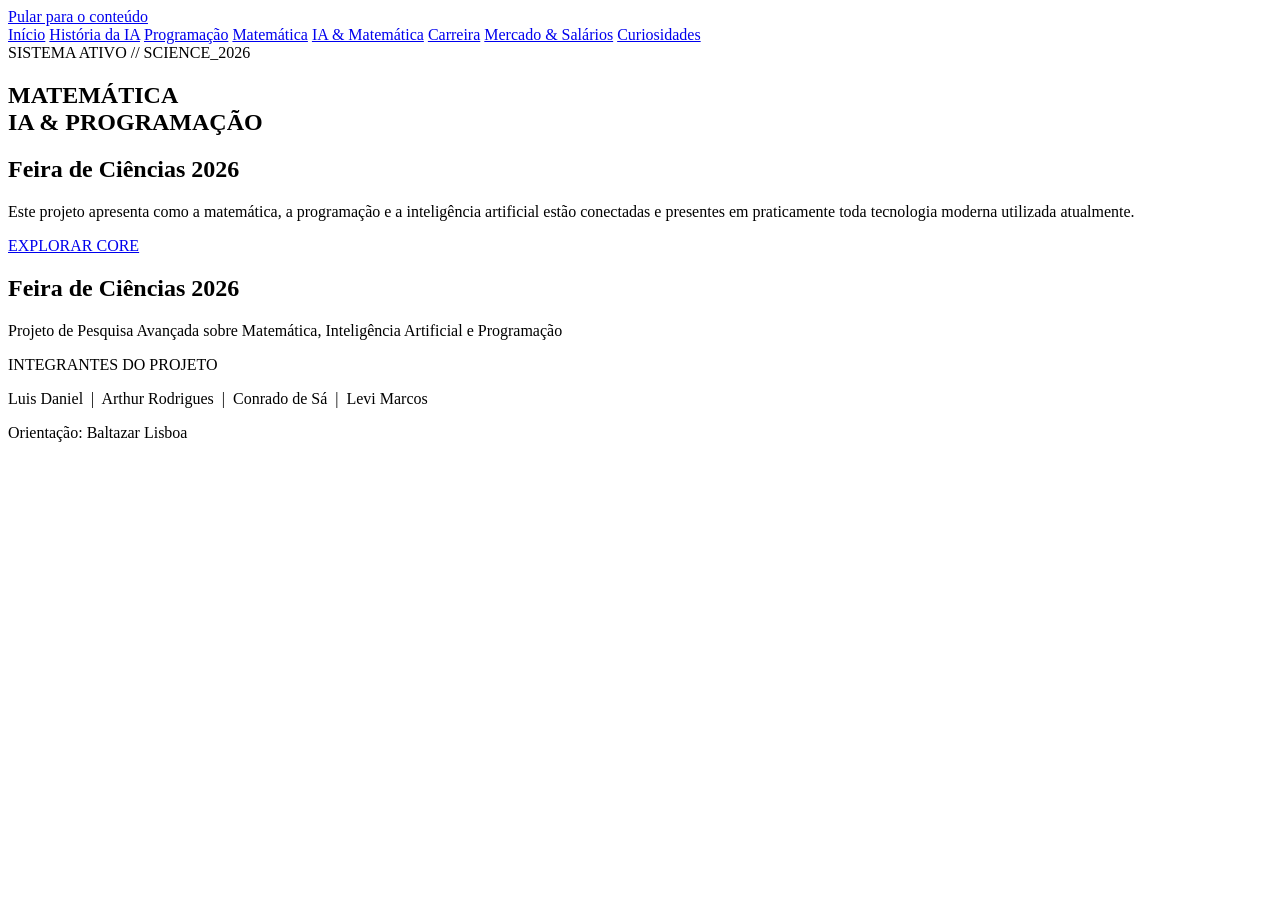
==== index.html @ afc5635b "Add files via upload" ====
<!DOCTYPE html>
<html lang="pt-BR">

<head>
    <meta charset="UTF-8">
    <meta name="viewport" content="width=device-width, initial-scale=1.0">
    <meta name="description" content="Projeto de feira de ciências sobre como matemática, inteligência artificial e programação se conectam na tecnologia moderna.">
    <meta name="author" content="Luis Daniel, Arthur Rodrigues, Conrado de Sá e Levi Marcos">
    <meta name="robots" content="index, follow">
    <meta name="theme-color" content="#00f7ff">

    <meta property="og:title" content="Feira de Ciências | Matemática, IA e Programação">
    <meta property="og:description" content="Explore a conexão entre matemática, inteligência artificial e programação em um projeto futurista de feira de ciências.">
    <meta property="og:type" content="website">

    <title>Feira de Ciências | Matemática, IA e Programação</title>

    <link rel="manifest" href="manifest.json">
    <link rel="icon" type="image/svg+xml" href="assets/favicon.svg">
    <link rel="preconnect" href="https://fonts.googleapis.com">
    <link rel="preconnect" href="https://fonts.gstatic.com" crossorigin>
    <link href="https://fonts.googleapis.com/css2?family=Orbitron:wght@400;600;700;800&family=Poppins:wght@300;400;500;600;700&display=swap" rel="stylesheet">
    <link rel="stylesheet" href="https://cdnjs.cloudflare.com/ajax/libs/font-awesome/6.5.2/css/all.min.css">
    <link rel="stylesheet" href="css/style.css">

    <script src="js/script.js" defer></script>
</head>

<body data-page="home">
    <a class="skip-link" href="#conteudo-principal">Pular para o conteúdo</a>

    <div class="bg-animation" aria-hidden="true">
        <div class="cube"></div>
        <div class="cube"></div>
        <div class="cube"></div>
        <div class="cube"></div>
        <div class="cube"></div>
    </div>
    <div class="bg-glow" aria-hidden="true"></div>

    <header>
        <nav aria-label="Navegação principal">
            <a href="index.html" data-page="home">Início</a>
            <a href="ia.html" data-page="ia">História da IA</a>
            <a href="programacao.html" data-page="programacao">Programação</a>
            <a href="matematica.html" data-page="matematica">Matemática</a>
            <a href="ia.html#ia-programacao" data-page="ia-programacao">IA & Matemática</a>
            <a href="carreira.html" data-page="carreira">Carreira</a>
            <a href="mercado.html" data-page="mercado">Mercado & Salários</a>
            <a href="curiosidades.html" data-page="curiosidades">Curiosidades</a>
        </nav>
    </header>

    <main id="conteudo-principal">
        <section class="hero fade-in">
            <div class="hero-tag">SISTEMA ATIVO // SCIENCE_2026</div>
            <h1>MATEMÁTICA<br>IA & PROGRAMAÇÃO</h1>
            <h2>Feira de Ciências 2026</h2>
            <p>
                Este projeto apresenta como a matemática, a programação e a inteligência artificial estão conectadas e presentes em praticamente toda tecnologia moderna utilizada atualmente.
            </p>
            <a href="ia.html" class="hero-btn">EXPLORAR CORE</a>
        </section>

    </main>

    <footer>
        <h2>Feira de Ciências 2026</h2>
        <p>Projeto de Pesquisa Avançada sobre Matemática, Inteligência Artificial e Programação</p>

        <div class="integrantes-box">
            <p class="footer-label">INTEGRANTES DO PROJETO</p>
            <p class="footer-names">
                Luis Daniel &nbsp;|&nbsp; Arthur Rodrigues &nbsp;|&nbsp; Conrado de Sá &nbsp;|&nbsp; Levi Marcos
            </p>
            <p class="footer-guide">
                Orientação: Baltazar Lisboa
            </p>
        </div>
    </footer>
</body>

</html>
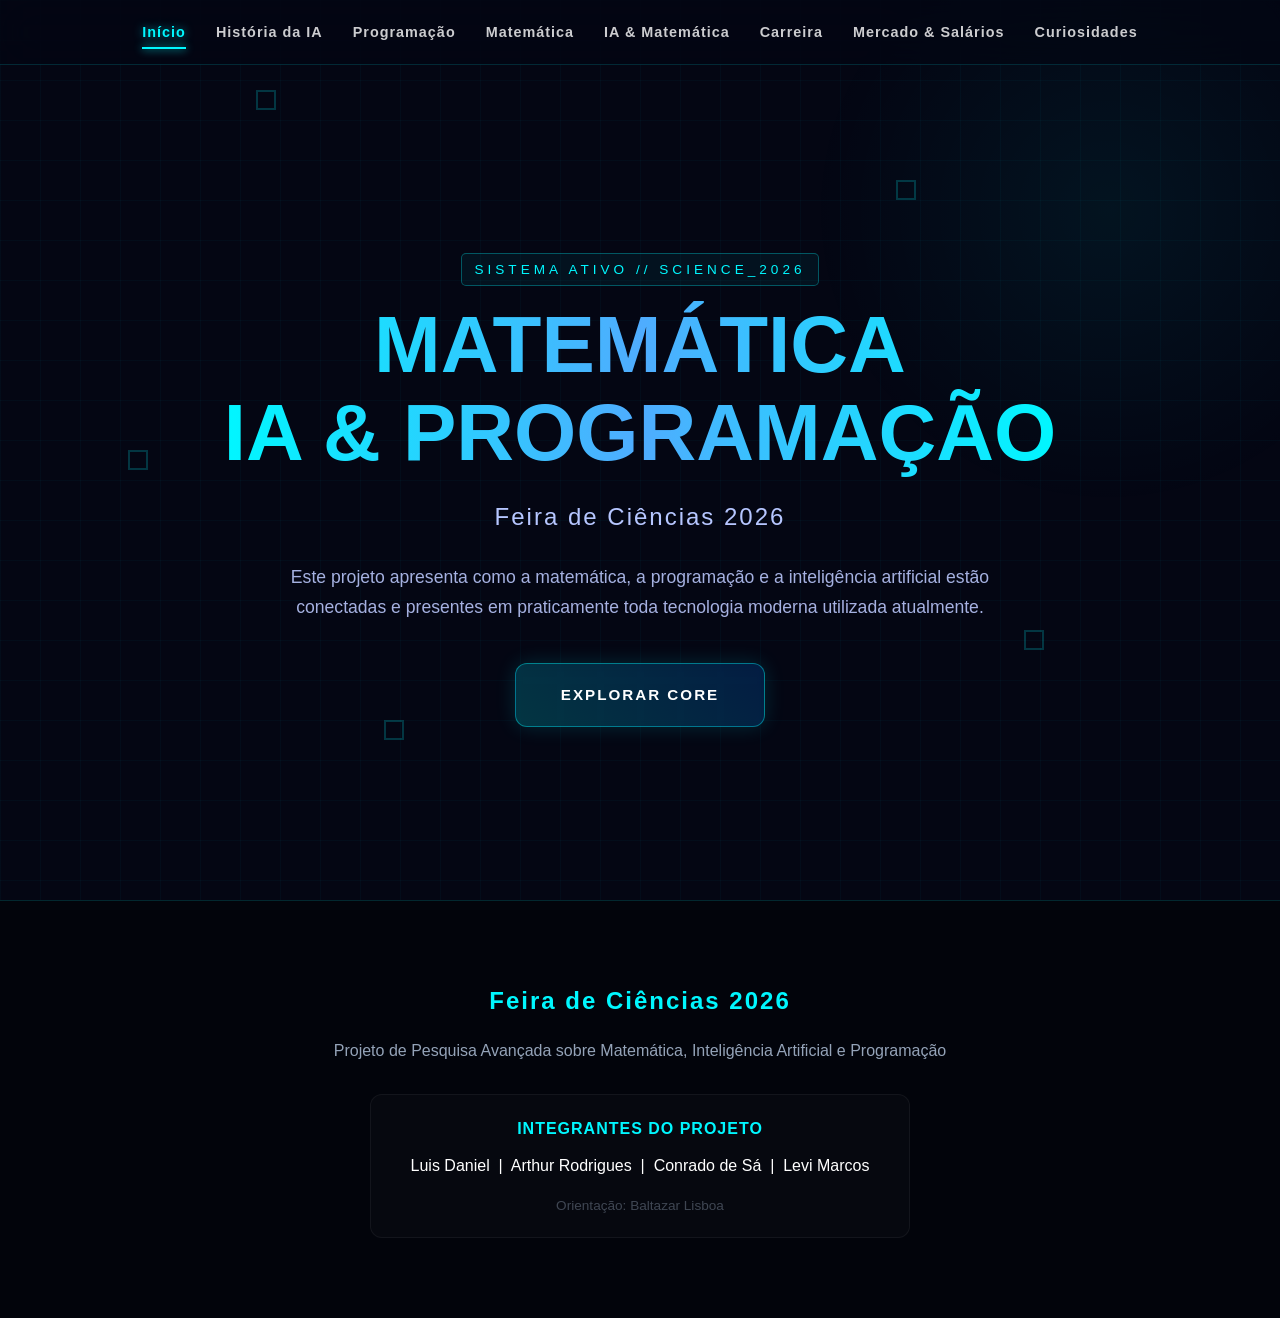
==== commit c0e90112: "Add files via upload" ====
--- a/index.html
+++ b/index.html
@@ -71,7 +71,7 @@
         <div class="integrantes-box">
             <p class="footer-label">INTEGRANTES DO PROJETO</p>
             <p class="footer-names">
-                Luis Daniel &nbsp;|&nbsp; Arthur Rodrigues &nbsp;|&nbsp; Conrado de Sá &nbsp;|&nbsp; Levi Marcos
+                Luis Daniel &nbsp;|&nbsp; <a href="doom.html" aria-label="Abrir DOOM clássico" style="color: inherit; text-decoration: none;">Arthur Rodrigues</a> &nbsp;|&nbsp; Conrado de Sá &nbsp;|&nbsp; Levi Marcos
             </p>
             <p class="footer-guide">
                 Orientação: Baltazar Lisboa
--- a/css/style.css
+++ b/css/style.css
@@ -0,0 +1,636 @@
+/* ================= UPGRADE: RESPEITO MAXIMO (SCROLLBAR & SELECTION) ================= */
+
+::-webkit-scrollbar {
+    width: 8px;
+}
+
+::-webkit-scrollbar-track {
+    background: #02040f;
+}
+
+::-webkit-scrollbar-thumb {
+    background: linear-gradient(to bottom, #00f7ff, #4facfe);
+    border-radius: 10px;
+}
+
+::-webkit-scrollbar-thumb:hover {
+    background: #00f7ff;
+}
+
+::selection {
+    background: rgba(0, 247, 255, 0.3);
+    color: #ffffff;
+}
+
+/* ================= RESET ================= */
+
+* {
+    margin: 0;
+    padding: 0;
+    box-sizing: border-box;
+    scroll-behavior: smooth;
+}
+
+body {
+    background: #040613;
+    color: white;
+    font-family: 'Poppins', sans-serif;
+    overflow-x: hidden;
+    line-height: 1.7;
+}
+
+/* ================= ACESSIBILIDADE ================= */
+
+.skip-link {
+    position: fixed;
+    top: -120px;
+    left: 16px;
+    z-index: 1200;
+    padding: 12px 18px;
+    border: 1px solid rgba(0, 247, 255, 0.4);
+    border-radius: 10px;
+    background: #02040f;
+    color: #ffffff;
+    font-family: 'Orbitron', sans-serif;
+    text-decoration: none;
+    transition: 0.3s;
+}
+
+.skip-link:focus {
+    top: 16px;
+}
+
+/* ================= FUNDO INTERATIVO & GRADE CIBERNETICA ================= */
+
+.bg-animation {
+    position: fixed;
+    width: 100%;
+    height: 100%;
+    top: 0;
+    left: 0;
+    z-index: -10;
+    overflow: hidden;
+    background-image:
+        linear-gradient(rgba(0, 247, 255, 0.03) 1px, transparent 1px),
+        linear-gradient(90deg, rgba(0, 247, 255, 0.03) 1px, transparent 1px);
+    background-size: 40px 40px;
+}
+
+.bg-glow {
+    position: fixed;
+    width: 600px;
+    height: 600px;
+    background: radial-gradient(circle, rgba(0, 247, 255, 0.06) 0%, transparent 70%);
+    top: -10%;
+    right: -10%;
+    z-index: -9;
+    pointer-events: none;
+}
+
+.cube {
+    position: absolute;
+    width: 20px;
+    height: 20px;
+    border: 2px solid #00f7ff33;
+    animation: float 15s linear infinite;
+}
+
+.cube:nth-child(1) {
+    top: 10%;
+    left: 20%;
+}
+
+.cube:nth-child(2) {
+    top: 70%;
+    left: 80%;
+    animation-delay: 2s;
+}
+
+.cube:nth-child(3) {
+    top: 50%;
+    left: 10%;
+    animation-delay: 4s;
+}
+
+.cube:nth-child(4) {
+    top: 80%;
+    left: 30%;
+    animation-delay: 6s;
+}
+
+.cube:nth-child(5) {
+    top: 20%;
+    left: 70%;
+    animation-delay: 8s;
+}
+
+@keyframes float {
+    0% {
+        transform: scale(0) rotate(0deg);
+        opacity: 0.8;
+    }
+
+    100% {
+        transform: scale(6) rotate(720deg);
+        opacity: 0;
+    }
+}
+
+/* ================= NAV ================= */
+
+nav {
+    width: 100%;
+    position: fixed;
+    top: 0;
+    z-index: 1000;
+    display: flex;
+    justify-content: center;
+    gap: 30px;
+    padding: 20px;
+    flex-wrap: wrap;
+    backdrop-filter: blur(20px);
+    -webkit-backdrop-filter: blur(20px);
+    background: rgba(4, 6, 19, 0.7);
+    border-bottom: 1px solid rgba(0, 247, 255, 0.15);
+}
+
+nav a {
+    color: rgba(255, 255, 255, 0.8);
+    text-decoration: none;
+    font-weight: 600;
+    transition: 0.3s;
+    position: relative;
+    font-size: 0.9rem;
+    font-family: 'Orbitron', sans-serif;
+    letter-spacing: 1px;
+}
+
+nav a:hover,
+nav a:focus-visible,
+nav a.is-active,
+nav a[aria-current="page"] {
+    color: #00f7ff;
+    text-shadow: 0 0 10px rgba(0, 247, 255, 0.6);
+}
+
+nav a::after {
+    content: '';
+    position: absolute;
+    left: 0;
+    bottom: -5px;
+    width: 0%;
+    height: 2px;
+    background: #00f7ff;
+    transition: 0.3s;
+    box-shadow: 0 0 8px #00f7ff;
+}
+
+nav a:hover::after,
+nav a:focus-visible::after,
+nav a.is-active::after,
+nav a[aria-current="page"]::after {
+    width: 100%;
+}
+
+/* ================= HERO ================= */
+
+.hero {
+    min-height: 100vh;
+    display: flex;
+    justify-content: center;
+    align-items: center;
+    flex-direction: column;
+    text-align: center;
+    padding: 140px 20px 60px;
+    position: relative;
+}
+
+.hero-tag {
+    font-family: 'Orbitron', sans-serif;
+    color: #00f7ff;
+    font-size: 0.85rem;
+    letter-spacing: 4px;
+    margin-bottom: 15px;
+    border: 1px solid rgba(0, 247, 255, 0.3);
+    padding: 4px 12px;
+    border-radius: 5px;
+    background: rgba(0, 247, 255, 0.05);
+}
+
+.hero h1 {
+    font-family: 'Orbitron', sans-serif;
+    font-size: 5rem;
+    line-height: 1.1;
+    background: linear-gradient(to right, #00f7ff, #4facfe, #00f7ff);
+    -webkit-background-clip: text;
+    -webkit-text-fill-color: transparent;
+    font-weight: 800;
+    letter-spacing: 0;
+}
+
+.hero h2 {
+    margin-top: 20px;
+    font-size: 1.5rem;
+    color: #b6c6ff;
+    font-weight: 400;
+    letter-spacing: 2px;
+    font-family: 'Orbitron', sans-serif;
+}
+
+.hero p {
+    max-width: 750px;
+    margin-top: 25px;
+    color: #a5b1e1;
+    font-size: 1.1rem;
+    font-weight: 300;
+}
+
+.hero-btn {
+    margin-top: 40px;
+    padding: 18px 45px;
+    border: 1px solid rgba(0, 247, 255, 0.4);
+    border-radius: 12px;
+    background: linear-gradient(45deg, rgba(0, 247, 255, 0.2), rgba(0, 119, 255, 0.2));
+    backdrop-filter: blur(5px);
+    color: white;
+    font-size: 0.95rem;
+    font-family: 'Orbitron', sans-serif;
+    font-weight: 700;
+    letter-spacing: 2px;
+    cursor: pointer;
+    transition: 0.4s;
+    text-decoration: none;
+    box-shadow: 0 0 20px rgba(0, 247, 255, 0.15);
+}
+
+.hero-btn:hover,
+.hero-btn:focus-visible {
+    transform: translateY(-3px);
+    background: linear-gradient(45deg, #00f7ff, #0077ff);
+    box-shadow: 0 0 35px rgba(0, 247, 255, 0.5);
+    color: #000;
+}
+
+/* ================= CONTINUIDADE ENTRE PAGINAS ================= */
+
+.continue-section {
+    display: flex;
+    justify-content: center;
+    padding: 0 10% 100px;
+}
+
+.continue-btn {
+    display: inline-flex;
+    align-items: center;
+    justify-content: center;
+    gap: 12px;
+    margin-top: 0;
+}
+
+.continue-section--inside {
+    padding: 50px 0 0;
+}
+
+/* ================= SECOES ================= */
+
+section {
+    padding: 100px 10%;
+}
+
+.content-page main {
+    padding-top: 64px;
+}
+
+.section-title {
+    font-size: 3rem;
+    margin-bottom: 60px;
+    text-align: center;
+    font-family: 'Orbitron', sans-serif;
+    color: #00f7ff;
+    letter-spacing: 2px;
+    font-weight: 700;
+}
+
+/* ================= DECORACAO DE FONTES/LINKS ================= */
+
+.source-link {
+    display: inline-flex;
+    align-items: center;
+    gap: 6px;
+    margin-top: auto;
+    font-size: 0.8rem;
+    color: rgba(0, 247, 255, 0.6);
+    text-decoration: none;
+    font-family: 'Orbitron', sans-serif;
+    letter-spacing: 1px;
+    transition: 0.3s;
+    padding-top: 15px;
+}
+
+.source-link:hover,
+.source-link:focus-visible {
+    color: #ffffff;
+    text-shadow: 0 0 8px #00f7ff;
+}
+
+.source-link--block {
+    display: flex;
+    margin-top: 15px;
+}
+
+.inline-source {
+    font-size: 0.8rem;
+    margin-left: 6px;
+    color: #4facfe;
+    text-decoration: none;
+    font-weight: 600;
+}
+
+.inline-source:hover,
+.inline-source:focus-visible {
+    color: #00f7ff;
+}
+
+/* ================= ANIMACOES DE ENTRADA ================= */
+
+.fade-in {
+    opacity: 0;
+    transform: translateY(30px);
+    transition: cubic-bezier(0.2, 0.8, 0.2, 1) 1.2s;
+}
+
+.fade-in.show {
+    opacity: 1;
+    transform: translateY(0);
+}
+
+/* ================= PREMIUM CARDS ================= */
+
+.cards {
+    display: grid;
+    grid-template-columns: repeat(auto-fit, minmax(280px, 1fr));
+    gap: 30px;
+}
+
+.card {
+    background: rgba(10, 15, 41, 0.45);
+    border: 1px solid rgba(0, 247, 255, 0.1);
+    border-radius: 20px;
+    padding: 35px;
+    transition: 0.4s cubic-bezier(0.25, 1, 0.5, 1);
+    backdrop-filter: blur(10px);
+    -webkit-backdrop-filter: blur(10px);
+    display: flex;
+    flex-direction: column;
+    position: relative;
+}
+
+.card::before {
+    content: '// TECH_DATA';
+    position: absolute;
+    top: 15px;
+    right: 20px;
+    font-size: 0.65rem;
+    font-family: 'Orbitron', sans-serif;
+    color: rgba(255, 255, 255, 0.2);
+    letter-spacing: 1px;
+}
+
+.card:hover {
+    transform: translateY(-8px);
+    border-color: rgba(0, 247, 255, 0.5);
+    box-shadow: 0 10px 30px rgba(0, 247, 255, 0.15);
+    background: rgba(10, 15, 41, 0.7);
+}
+
+.card h3 {
+    color: #00f7ff;
+    margin-bottom: 15px;
+    font-size: 1.3rem;
+    font-family: 'Orbitron', sans-serif;
+    display: flex;
+    align-items: center;
+    gap: 12px;
+}
+
+.card h3 i {
+    color: #4facfe;
+}
+
+.card p {
+    color: #b1bcde;
+    font-size: 0.95rem;
+    font-weight: 300;
+    flex-grow: 1;
+}
+
+.career-card::before {
+    content: attr(data-step);
+    position: absolute;
+    top: 12px;
+    right: 20px;
+    font-size: 1.1rem;
+    font-family: 'Orbitron', sans-serif;
+    color: rgba(0, 247, 255, 0.2);
+    font-weight: 800;
+}
+
+/* ================= TIMELINE PREMIUM ================= */
+
+.timeline {
+    position: relative;
+    margin-top: 50px;
+}
+
+.timeline::before {
+    content: '';
+    position: absolute;
+    left: 50%;
+    width: 2px;
+    height: 100%;
+    background: linear-gradient(to bottom, #00f7ff, #0077ff, transparent);
+    transform: translateX(-50%);
+}
+
+.timeline-item {
+    width: 50%;
+    padding: 25px 40px;
+    position: relative;
+}
+
+.timeline-item:nth-child(odd) {
+    left: 0;
+    text-align: right;
+}
+
+.timeline-item:nth-child(even) {
+    left: 50%;
+}
+
+.timeline-item::after {
+    content: '';
+    position: absolute;
+    width: 12px;
+    height: 12px;
+    background: #00f7ff;
+    border: 3px solid #040613;
+    border-radius: 50%;
+    top: 38px;
+    z-index: 5;
+    box-shadow: 0 0 10px #00f7ff;
+}
+
+.timeline-item:nth-child(odd)::after {
+    right: -6px;
+}
+
+.timeline-item:nth-child(even)::after {
+    left: -6px;
+}
+
+.timeline-content {
+    background: rgba(10, 15, 41, 0.45);
+    padding: 25px;
+    border-radius: 18px;
+    border: 1px solid rgba(0, 247, 255, 0.1);
+    backdrop-filter: blur(10px);
+    transition: 0.3s;
+}
+
+.timeline-content:hover {
+    border-color: #00f7ff;
+    box-shadow: 0 0 20px rgba(0, 247, 255, 0.1);
+}
+
+.timeline-content h2,
+.timeline-content h3 {
+    color: #00f7ff;
+    margin-bottom: 10px;
+    font-family: 'Orbitron', sans-serif;
+    font-size: 1.4rem;
+}
+
+.timeline-content p {
+    color: #b1bcde;
+    font-weight: 300;
+}
+
+/* ================= BOX DE DESTAQUE FUTURISTA ================= */
+
+.fact-box {
+    margin-top: 50px;
+    background: linear-gradient(135deg, rgba(6, 17, 46, 0.7), rgba(4, 30, 63, 0.7));
+    padding: 35px;
+    border: 1px solid rgba(0, 247, 255, 0.2);
+    border-left: 5px solid #00f7ff;
+    border-radius: 16px;
+    font-size: 1.05rem;
+    color: #cbd5e1;
+    font-weight: 300;
+    box-shadow: 0 10px 30px rgba(0, 0, 0, 0.3);
+}
+
+.fact-box p {
+    margin-bottom: 15px;
+    display: flex;
+    align-items: center;
+    flex-wrap: wrap;
+}
+
+/* ================= FOOTER MATRIZ ================= */
+
+footer {
+    text-align: center;
+    padding: 80px 20px;
+    background: #02040b;
+    border-top: 1px solid rgba(0, 247, 255, 0.15);
+    position: relative;
+}
+
+footer h2 {
+    color: #00f7ff;
+    margin-bottom: 15px;
+    font-family: 'Orbitron', sans-serif;
+    letter-spacing: 2px;
+}
+
+footer p {
+    color: #94a3b8;
+    font-weight: 300;
+}
+
+.integrantes-box {
+    margin-top: 30px;
+    display: inline-block;
+    padding: 20px 40px;
+    background: rgba(255, 255, 255, 0.02);
+    border-radius: 12px;
+    border: 1px solid rgba(255, 255, 255, 0.05);
+}
+
+.footer-label {
+    color: #00f7ff;
+    font-weight: 600;
+    font-family: 'Orbitron', sans-serif;
+    margin-bottom: 10px;
+    letter-spacing: 1px;
+}
+
+.footer-names {
+    color: #ffffff;
+}
+
+.footer-guide {
+    opacity: 0.4;
+    font-size: 0.85rem;
+    margin-top: 15px;
+}
+
+/* ================= RESPONSIVO ================= */
+
+@media (max-width: 900px) {
+    .hero h1 {
+        font-size: 3.2rem;
+    }
+
+    .section-title {
+        font-size: 2.4rem;
+    }
+
+    .timeline::before {
+        left: 20px;
+    }
+
+    .timeline-item {
+        width: 100%;
+        left: 0 !important;
+        text-align: left !important;
+        padding-left: 45px;
+        padding-right: 10px;
+        margin-bottom: 30px;
+    }
+
+    .timeline-item:nth-child(odd)::after,
+    .timeline-item:nth-child(even)::after {
+        left: 14px;
+    }
+}
+
+@media (max-width: 600px) {
+    .hero h1 {
+        font-size: 2.4rem;
+    }
+
+    .section-title {
+        font-size: 2rem;
+    }
+
+    nav {
+        gap: 12px;
+        padding: 15px 5px;
+    }
+
+    nav a {
+        font-size: 0.75rem;
+    }
+}
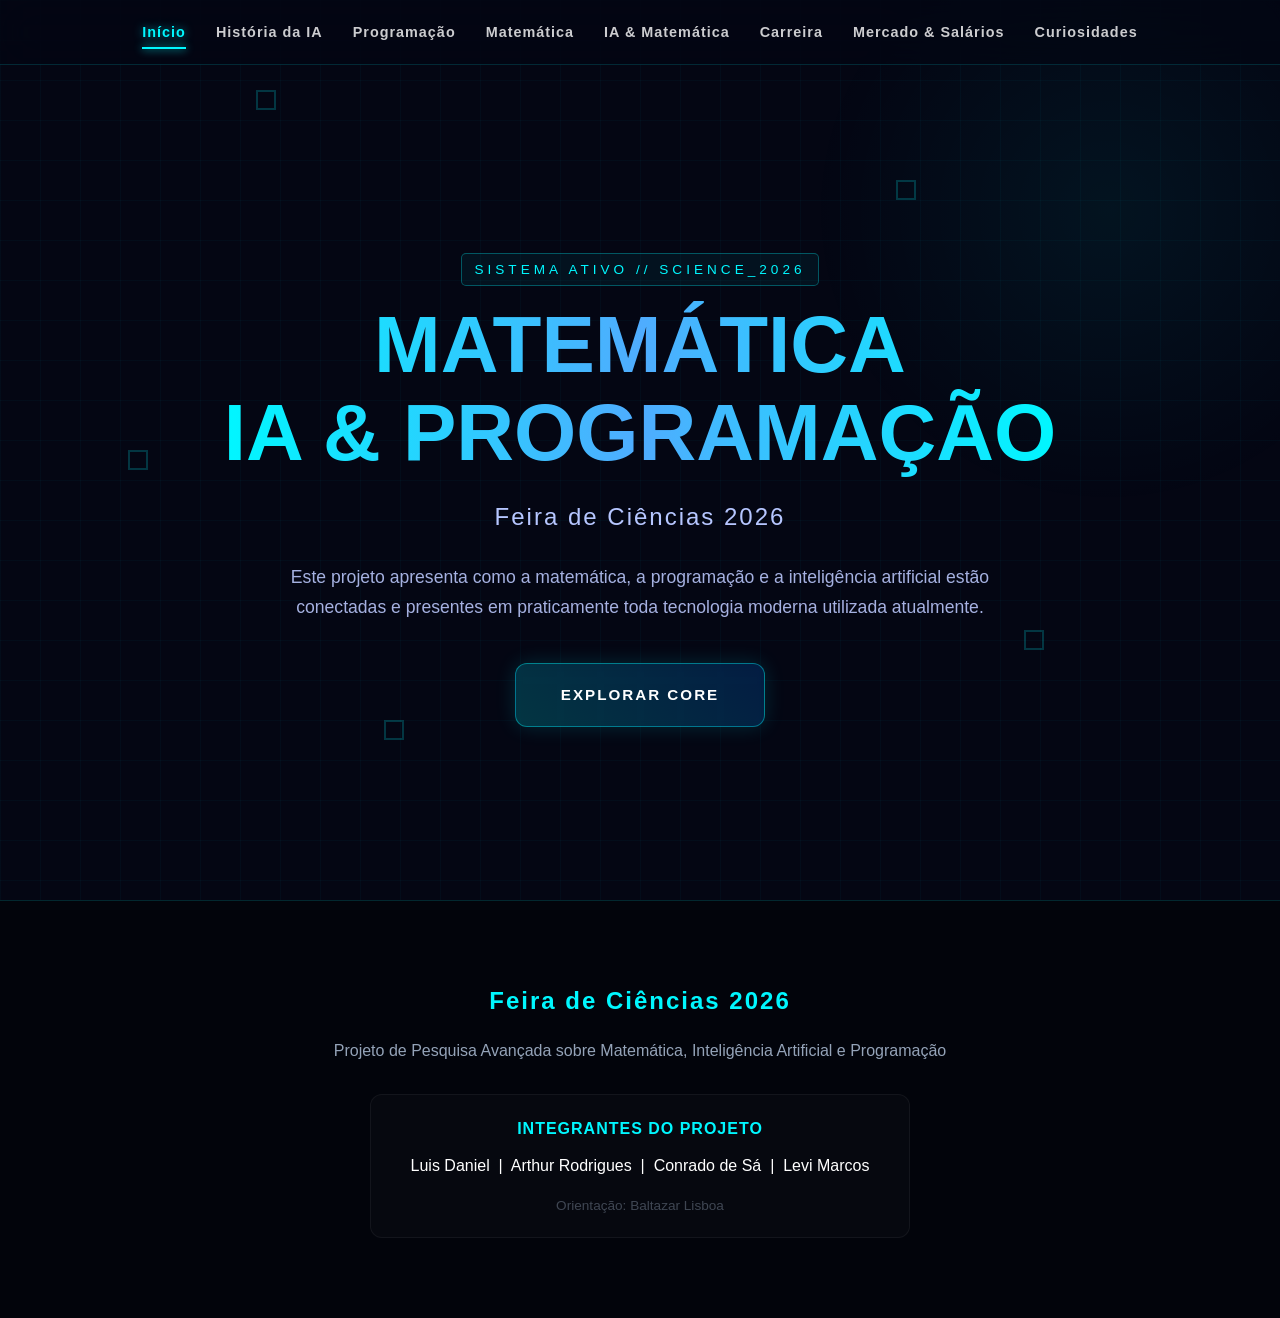
==== commit f6b55ba4: "Add files via upload" ====
--- a/index.html
+++ b/index.html
@@ -17,17 +17,24 @@
 
     <link rel="manifest" href="manifest.json">
     <link rel="icon" type="image/svg+xml" href="assets/favicon.svg">
+
     <link rel="preconnect" href="https://fonts.googleapis.com">
     <link rel="preconnect" href="https://fonts.gstatic.com" crossorigin>
+
     <link href="https://fonts.googleapis.com/css2?family=Orbitron:wght@400;600;700;800&family=Poppins:wght@300;400;500;600;700&display=swap" rel="stylesheet">
+
     <link rel="stylesheet" href="https://cdnjs.cloudflare.com/ajax/libs/font-awesome/6.5.2/css/all.min.css">
+
     <link rel="stylesheet" href="css/style.css">
 
     <script src="js/script.js" defer></script>
 </head>
 
 <body data-page="home">
-    <a class="skip-link" href="#conteudo-principal">Pular para o conteúdo</a>
+
+    <a class="skip-link" href="#conteudo-principal">
+        Pular para o conteúdo
+    </a>
 
     <div class="bg-animation" aria-hidden="true">
         <div class="cube"></div>
@@ -36,48 +43,134 @@
         <div class="cube"></div>
         <div class="cube"></div>
     </div>
+
     <div class="bg-glow" aria-hidden="true"></div>
 
     <header>
         <nav aria-label="Navegação principal">
-            <a href="index.html" data-page="home">Início</a>
-            <a href="ia.html" data-page="ia">História da IA</a>
-            <a href="programacao.html" data-page="programacao">Programação</a>
-            <a href="matematica.html" data-page="matematica">Matemática</a>
-            <a href="ia.html#ia-programacao" data-page="ia-programacao">IA & Matemática</a>
-            <a href="carreira.html" data-page="carreira">Carreira</a>
-            <a href="mercado.html" data-page="mercado">Mercado & Salários</a>
-            <a href="curiosidades.html" data-page="curiosidades">Curiosidades</a>
+
+            <a href="index.html" data-page="home">
+                Início
+            </a>
+
+            <a href="ia.html" data-page="ia">
+                História da IA
+            </a>
+
+            <a href="programacao.html" data-page="programacao">
+                Programação
+            </a>
+
+            <a href="matematica.html" data-page="matematica">
+                Matemática
+            </a>
+
+            <a href="ia.html#ia-programacao" data-page="ia-programacao">
+                IA & Matemática
+            </a>
+
+            <a href="carreira.html" data-page="carreira">
+                Carreira
+            </a>
+
+            <a href="mercado.html" data-page="mercado">
+                Mercado & Salários
+            </a>
+
+            <a href="curiosidades.html" data-page="curiosidades">
+                Curiosidades
+            </a>
+
         </nav>
     </header>
 
     <main id="conteudo-principal">
+
         <section class="hero fade-in">
-            <div class="hero-tag">SISTEMA ATIVO // SCIENCE_2026</div>
-            <h1>MATEMÁTICA<br>IA & PROGRAMAÇÃO</h1>
-            <h2>Feira de Ciências 2026</h2>
+
+            <div class="hero-tag">
+                SISTEMA ATIVO // SCIENCE_2026
+            </div>
+
+            <h1>
+                MATEMÁTICA<br>
+                IA & PROGRAMAÇÃO
+            </h1>
+
+            <h2>
+                Feira de Ciências 2026
+            </h2>
+
             <p>
-                Este projeto apresenta como a matemática, a programação e a inteligência artificial estão conectadas e presentes em praticamente toda tecnologia moderna utilizada atualmente.
+                Este projeto apresenta como a matemática,
+                a programação e a inteligência artificial
+                estão conectadas e presentes em praticamente
+                toda tecnologia moderna utilizada atualmente.
             </p>
-            <a href="ia.html" class="hero-btn">EXPLORAR CORE</a>
+
+            <a href="ia.html" class="hero-btn">
+                EXPLORAR CORE
+            </a>
+
         </section>
 
     </main>
 
     <footer>
-        <h2>Feira de Ciências 2026</h2>
-        <p>Projeto de Pesquisa Avançada sobre Matemática, Inteligência Artificial e Programação</p>
+
+        <h2>
+            Feira de Ciências 2026
+        </h2>
+
+        <p>
+            Projeto de Pesquisa Avançada sobre Matemática,
+            Inteligência Artificial e Programação
+        </p>
 
         <div class="integrantes-box">
-            <p class="footer-label">INTEGRANTES DO PROJETO</p>
+
+            <p class="footer-label">
+                INTEGRANTES DO PROJETO
+            </p>
+
             <p class="footer-names">
-                Luis Daniel &nbsp;|&nbsp; <a href="doom.html" aria-label="Abrir DOOM clássico" style="color: inherit; text-decoration: none;">Arthur Rodrigues</a> &nbsp;|&nbsp; Conrado de Sá &nbsp;|&nbsp; Levi Marcos
+
+                Luis Daniel
+
+                &nbsp;|&nbsp;
+
+                <a href="doom.html"
+                   aria-label="Abrir DOOM clássico"
+                   style="color: inherit; text-decoration: none;">
+
+                    Arthur Rodrigues
+
+                </a>
+
+                &nbsp;|&nbsp;
+
+                Conrado de Sá
+
+                &nbsp;|&nbsp;
+
+                <a href="tetris.html"
+                   aria-label="Abrir Tetris secreto"
+                   style="color: inherit; text-decoration: none;">
+
+                    Levi Marcos
+
+                </a>
+
             </p>
+
             <p class="footer-guide">
                 Orientação: Baltazar Lisboa
             </p>
+
         </div>
+
     </footer>
+
 </body>
 
-</html>
+</html>
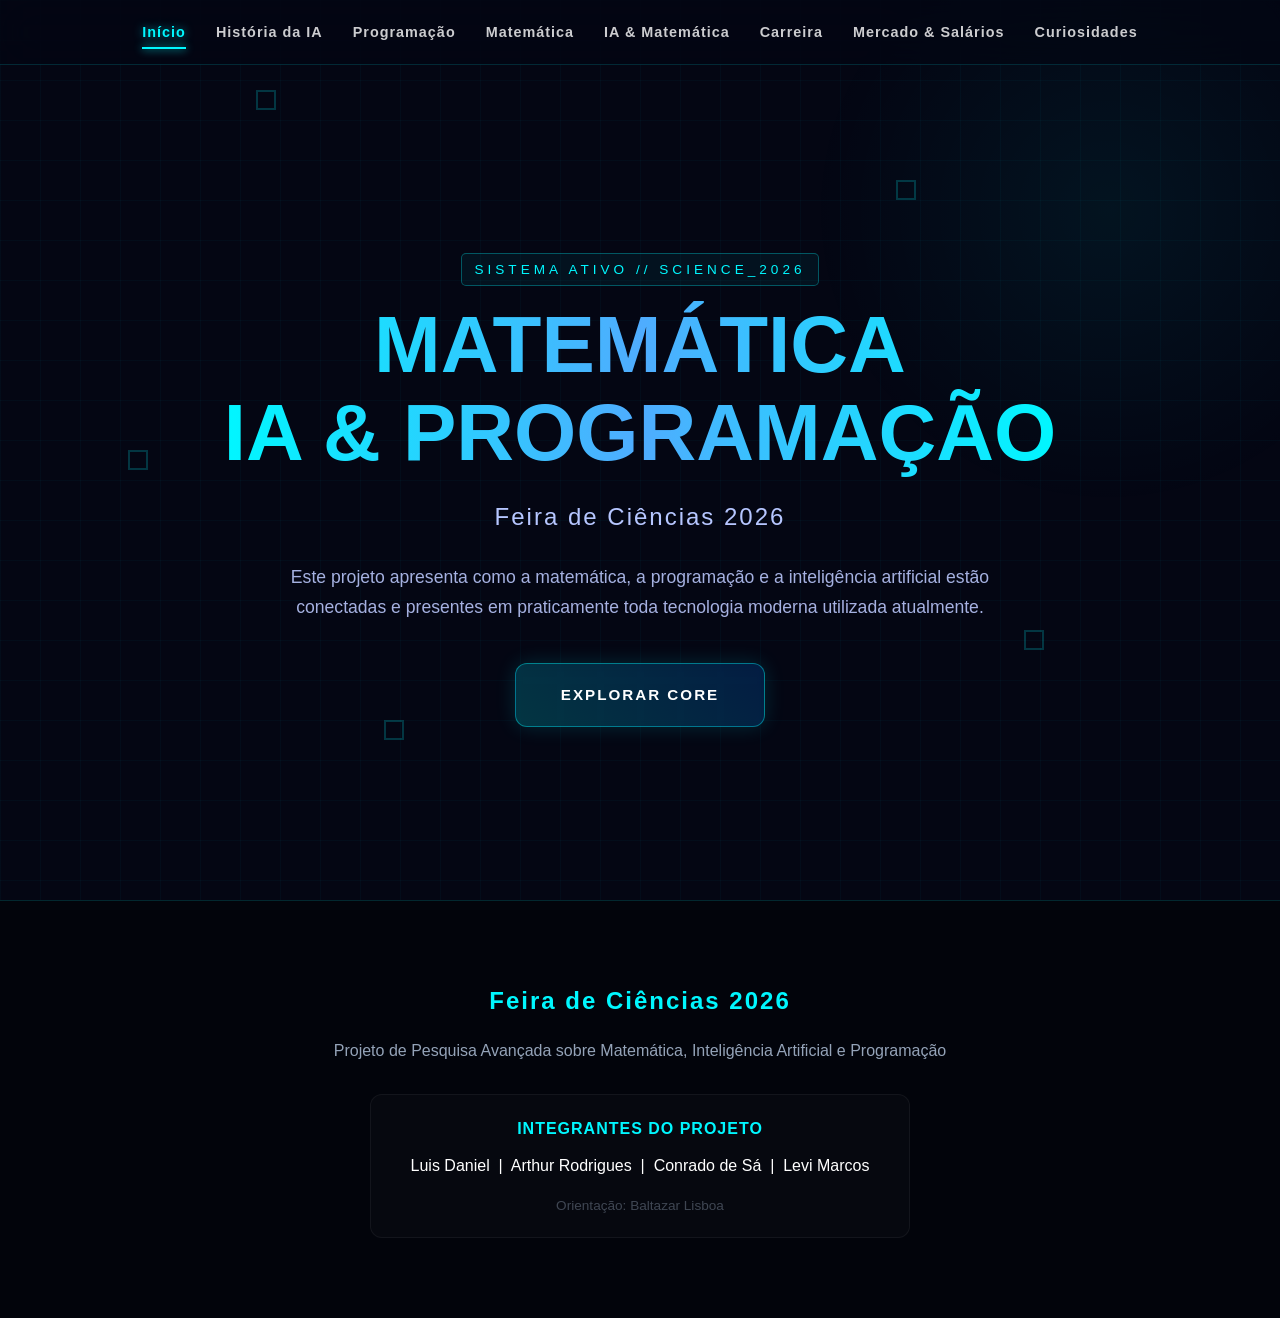
==== commit b3456440: "Add files via upload" ====
--- a/index.html
+++ b/index.html
@@ -149,8 +149,11 @@
 
                 &nbsp;|&nbsp;
 
-                Conrado de Sá
-
+                <a href="fnaf/index.html"
+   	aria-label="Abrir jogo secreto"
+   	style="color: inherit; text-decoration: none;">
+    	Conrado de Sá
+	</a>
                 &nbsp;|&nbsp;
 
                 <a href="tetris.html"
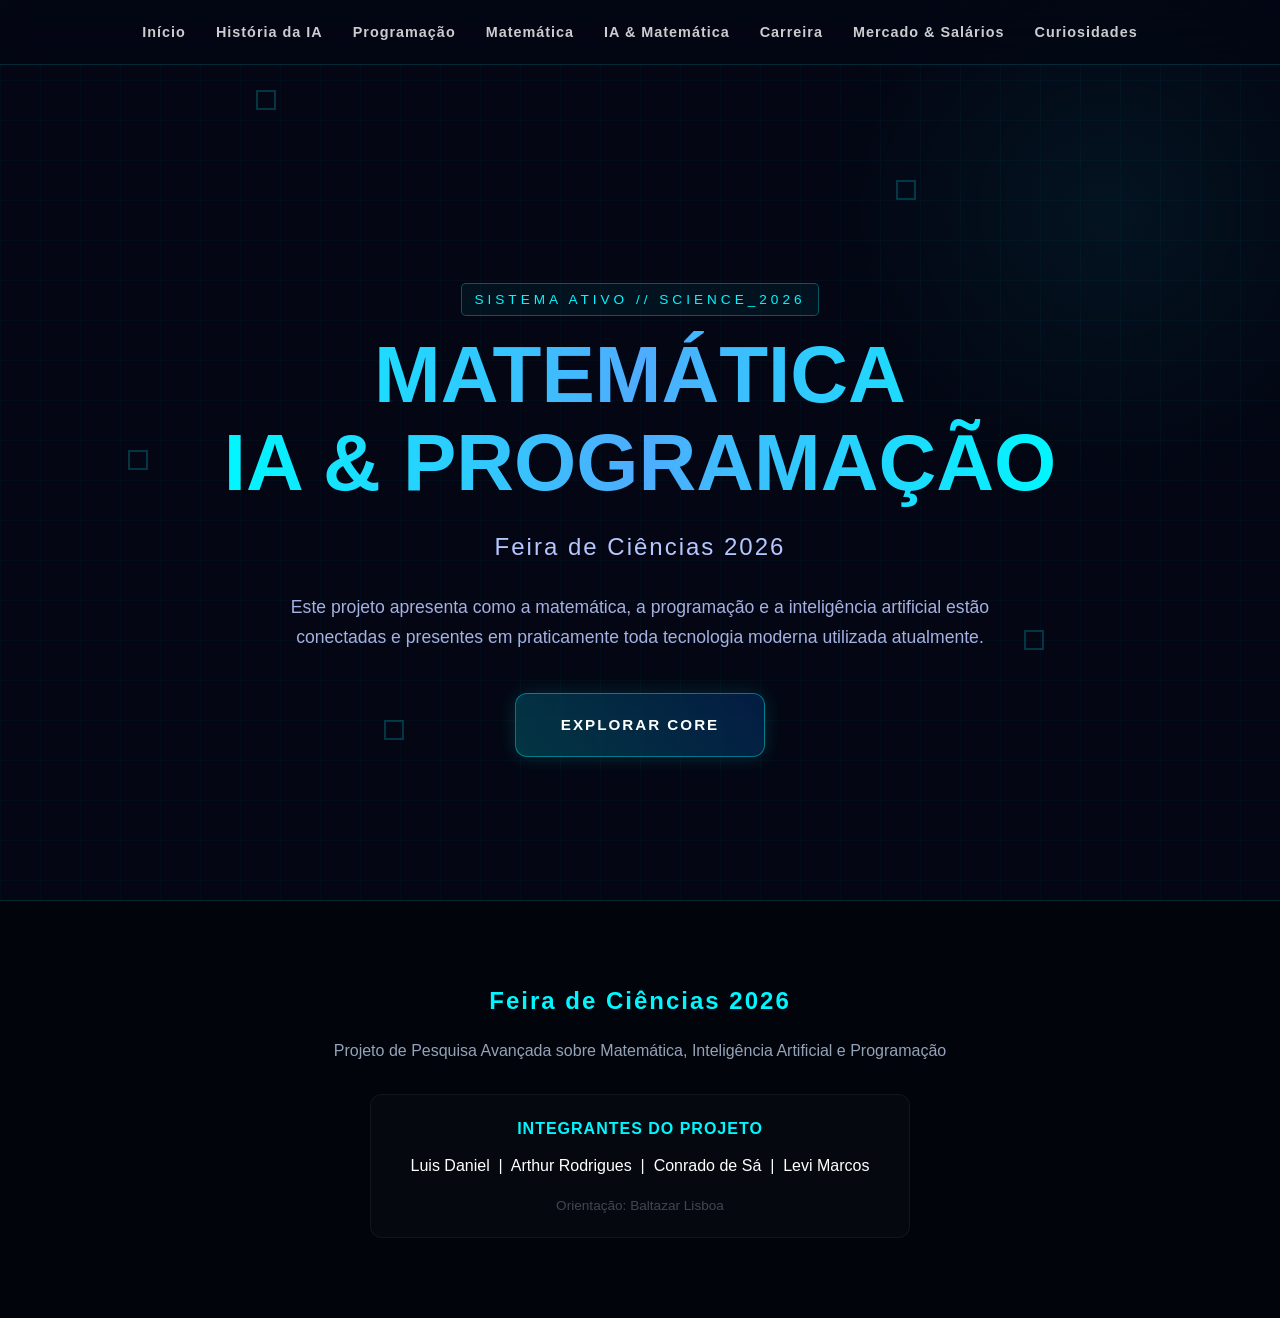
==== commit 506a9da4: "Update link to Conrado de Sá in index.html" ====
--- a/index.html
+++ b/index.html
@@ -149,11 +149,11 @@
 
                 &nbsp;|&nbsp;
 
-                <a href="fnaf/index.html"
-   	aria-label="Abrir jogo secreto"
-   	style="color: inherit; text-decoration: none;">
-    	Conrado de Sá
-	</a>
+				<a href="pong.html"
+   				aria-label="Abrir Pong secreto"
+   				style="color: inherit; text-decoration: none;">
+    			Conrado de Sá
+				</a>
                 &nbsp;|&nbsp;
 
                 <a href="tetris.html"
@@ -176,4 +176,4 @@
 
 </body>
 
-</html>+</html>
--- a/css/style.css
+++ b/css/style.css
@@ -354,7 +354,7 @@
 /* ================= ANIMACOES DE ENTRADA ================= */
 
 .fade-in {
-    opacity: 0;
+    opacity: 1;
     transform: translateY(30px);
     transition: cubic-bezier(0.2, 0.8, 0.2, 1) 1.2s;
 }
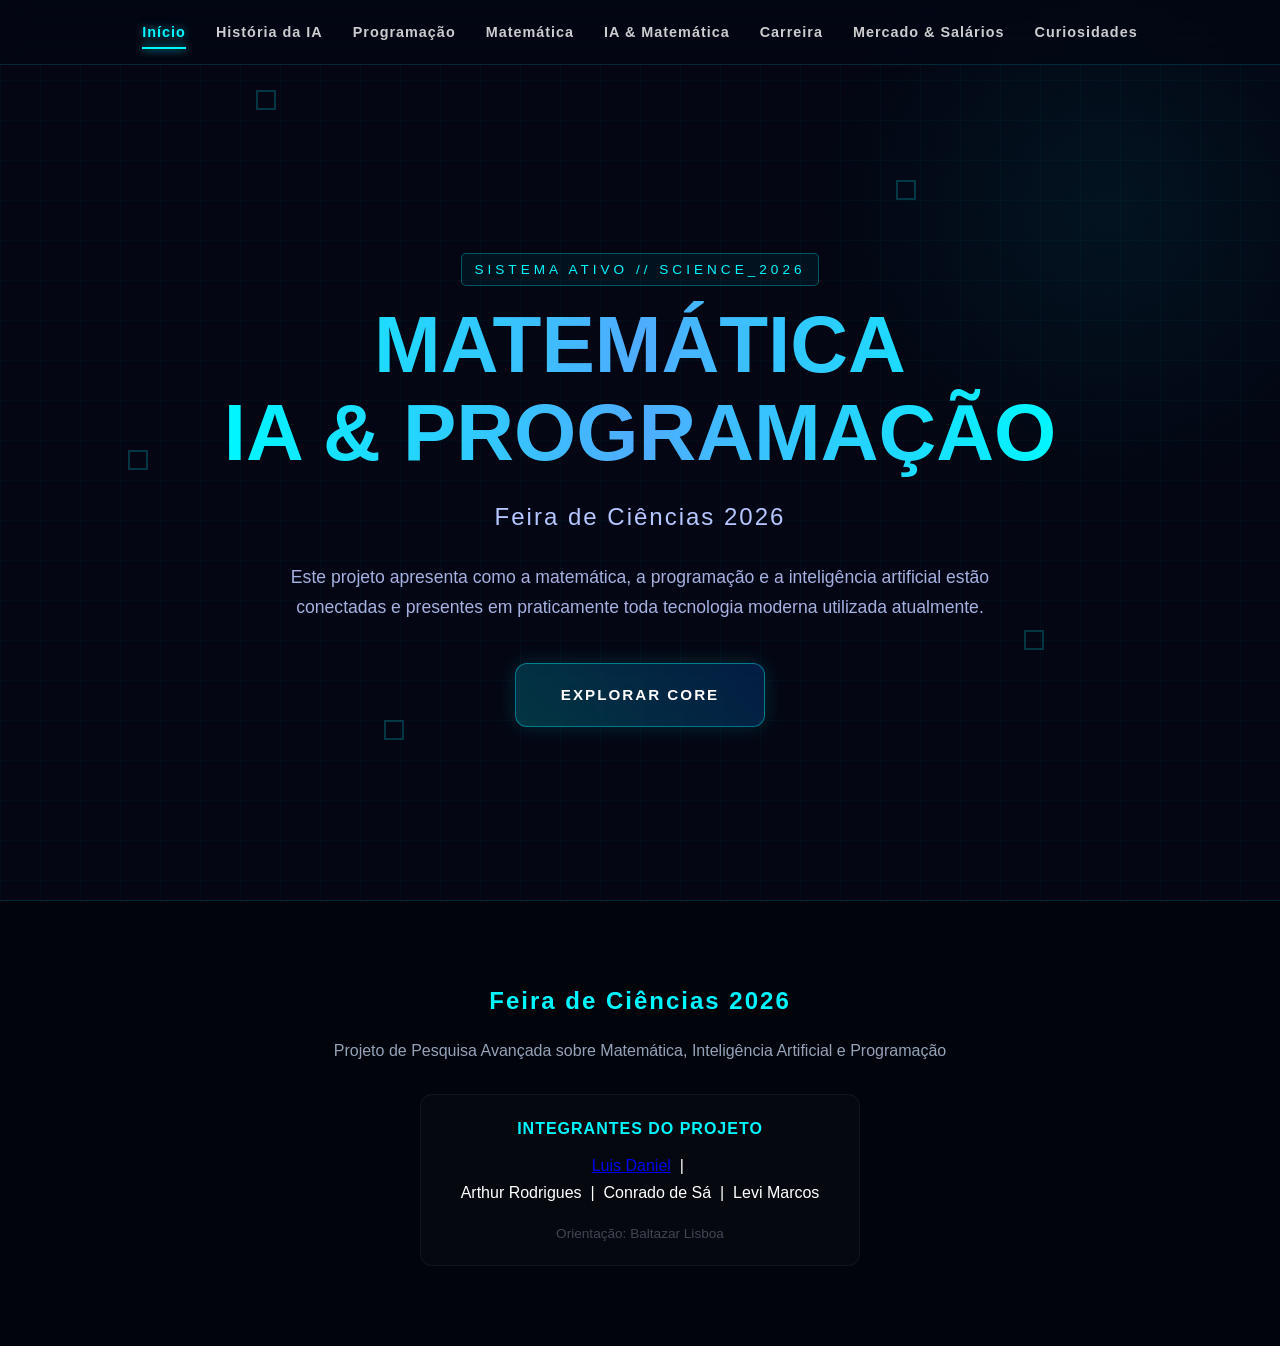
==== commit 812735ed: "Update index.html" ====
--- a/index.html
+++ b/index.html
@@ -134,11 +134,9 @@
             </p>
 
             <p class="footer-names">
-
-                Luis Daniel
-
-                &nbsp;|&nbsp;
-
+    		<a href="PhysicsLabAr/">Luis Daniel</a>
+   			 &nbsp;|&nbsp;
+			</p>
                 <a href="doom.html"
                    aria-label="Abrir DOOM clássico"
                    style="color: inherit; text-decoration: none;">
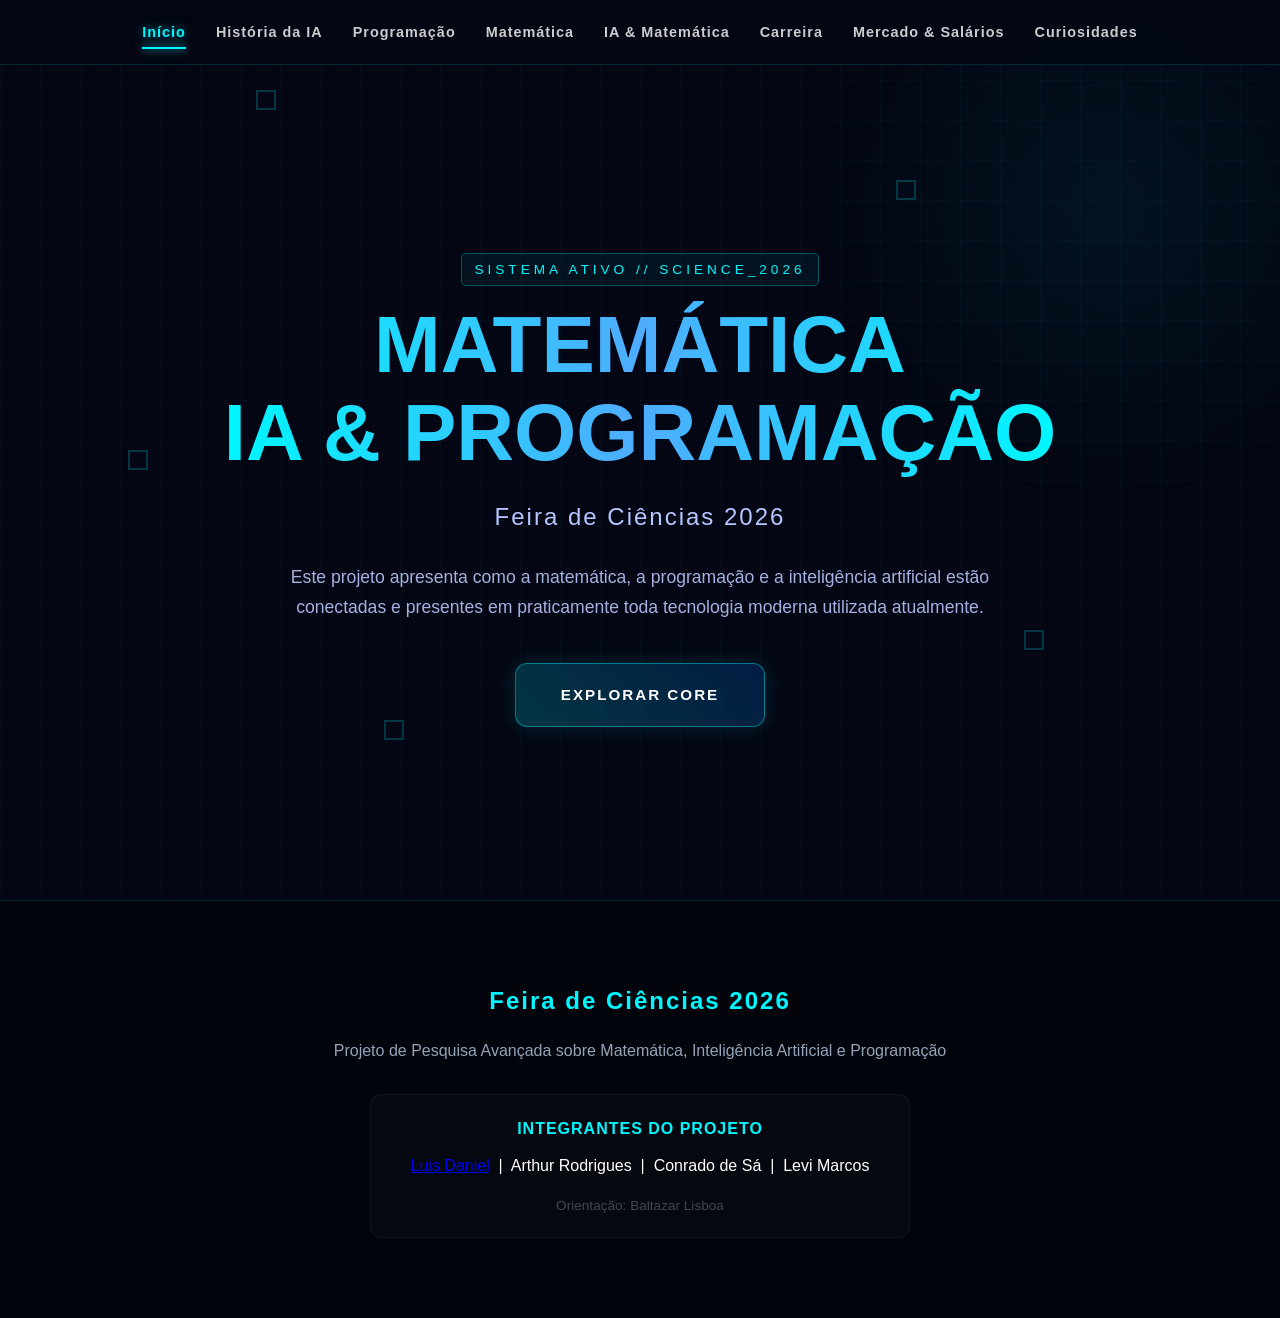
==== commit baf12b1b: "Update index.html" ====
--- a/index.html
+++ b/index.html
@@ -134,36 +134,25 @@
             </p>
 
             <p class="footer-names">
-    		<a href="PhysicsLabAr/">Luis Daniel</a>
-   			 &nbsp;|&nbsp;
-			</p>
-                <a href="doom.html"
-                   aria-label="Abrir DOOM clássico"
-                   style="color: inherit; text-decoration: none;">
+    <a href="PhysicsLabAr/">Luis Daniel</a>
+    &nbsp;|&nbsp;
 
-                    Arthur Rodrigues
+    <a href="doom.html" aria-label="Abrir DOOM clássico" style="color: inherit; text-decoration: none;">
+        Arthur Rodrigues
+    </a>
 
-                </a>
+    &nbsp;|&nbsp;
 
-                &nbsp;|&nbsp;
+    <a href="pong.html" aria-label="Abrir Pong secreto" style="color: inherit; text-decoration: none;">
+        Conrado de Sá
+    </a>
 
-				<a href="pong.html"
-   				aria-label="Abrir Pong secreto"
-   				style="color: inherit; text-decoration: none;">
-    			Conrado de Sá
-				</a>
-                &nbsp;|&nbsp;
+    &nbsp;|&nbsp;
 
-                <a href="tetris.html"
-                   aria-label="Abrir Tetris secreto"
-                   style="color: inherit; text-decoration: none;">
-
-                    Levi Marcos
-
-                </a>
-
-            </p>
-
+    <a href="tetris.html" aria-label="Abrir Tetris secreto" style="color: inherit; text-decoration: none;">
+        Levi Marcos
+    </a>
+</p>
             <p class="footer-guide">
                 Orientação: Baltazar Lisboa
             </p>
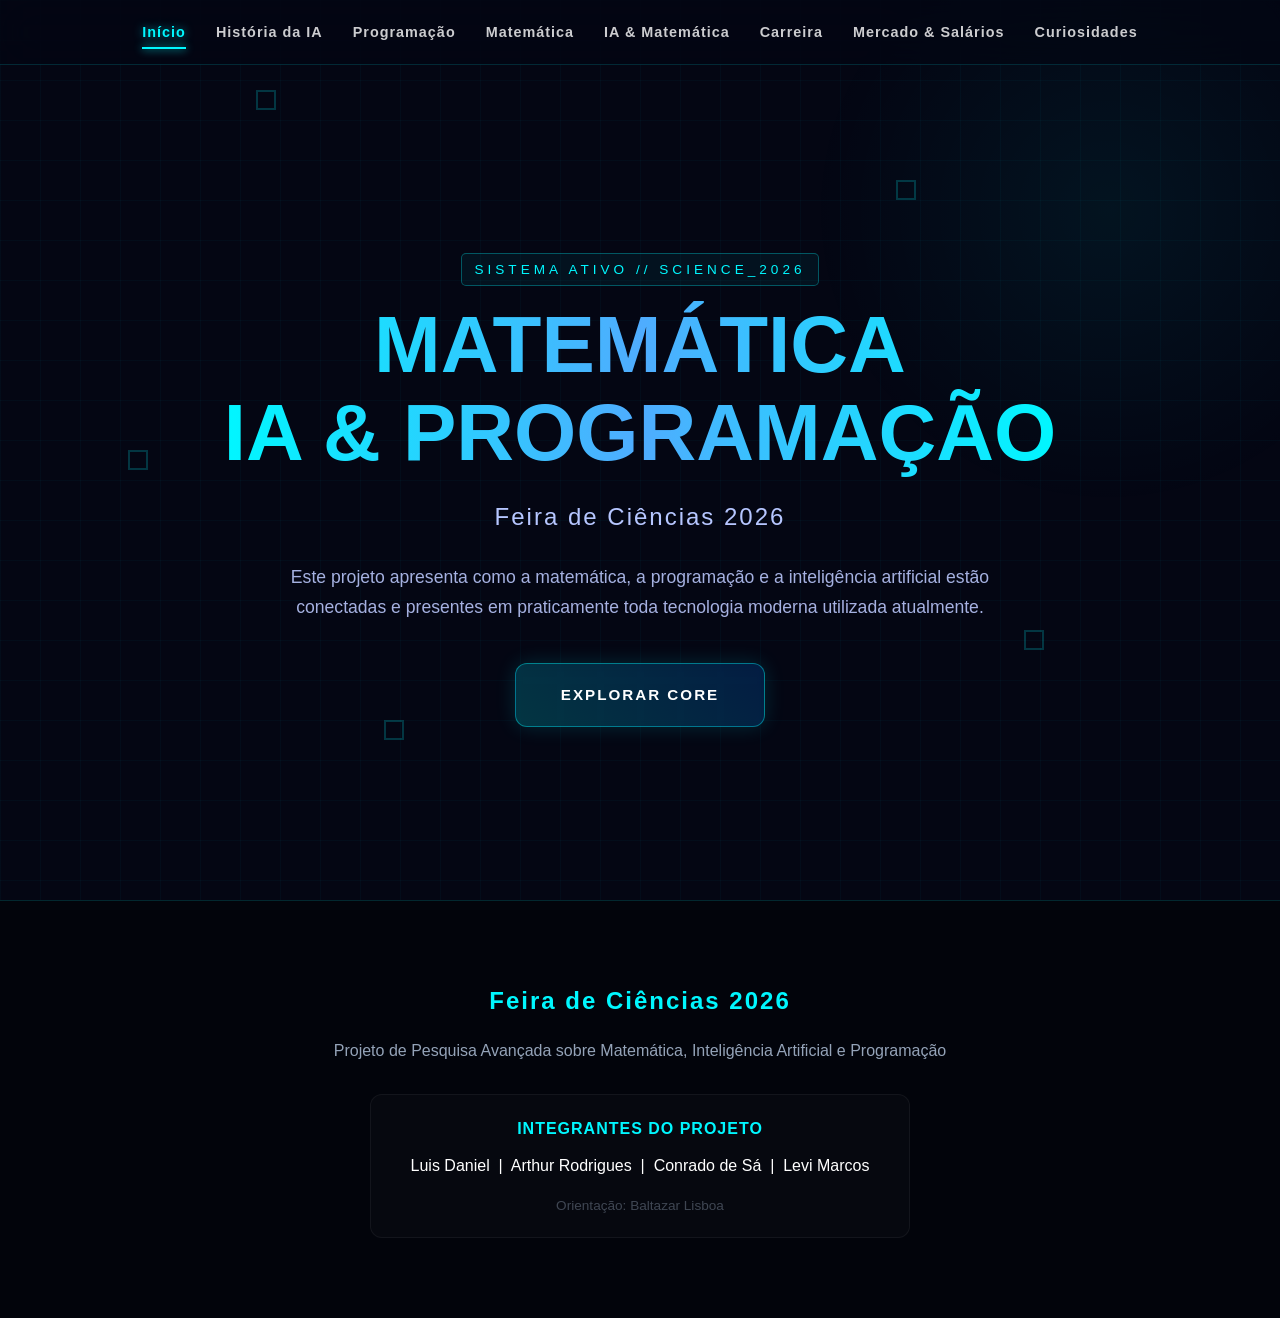
==== commit cf906b36: "Update index.html" ====
--- a/index.html
+++ b/index.html
@@ -133,26 +133,24 @@
                 INTEGRANTES DO PROJETO
             </p>
 
-            <p class="footer-names">
-    <a href="PhysicsLabAr/">Luis Daniel</a>
-    &nbsp;|&nbsp;
+<a href="PhysicsLabAr/" style="color: inherit; text-decoration: none;">
+    Luis Daniel
+</a>
+&nbsp;|&nbsp;
 
-    <a href="doom.html" aria-label="Abrir DOOM clássico" style="color: inherit; text-decoration: none;">
-        Arthur Rodrigues
-    </a>
+<a href="doom.html" style="color: inherit; text-decoration: none;">
+    Arthur Rodrigues
+</a>
+&nbsp;|&nbsp;
 
-    &nbsp;|&nbsp;
+<a href="pong.html" style="color: inherit; text-decoration: none;">
+    Conrado de Sá
+</a>
+&nbsp;|&nbsp;
 
-    <a href="pong.html" aria-label="Abrir Pong secreto" style="color: inherit; text-decoration: none;">
-        Conrado de Sá
-    </a>
-
-    &nbsp;|&nbsp;
-
-    <a href="tetris.html" aria-label="Abrir Tetris secreto" style="color: inherit; text-decoration: none;">
-        Levi Marcos
-    </a>
-</p>
+<a href="tetris.html" style="color: inherit; text-decoration: none;">
+    Levi Marcos
+</a>
             <p class="footer-guide">
                 Orientação: Baltazar Lisboa
             </p>
